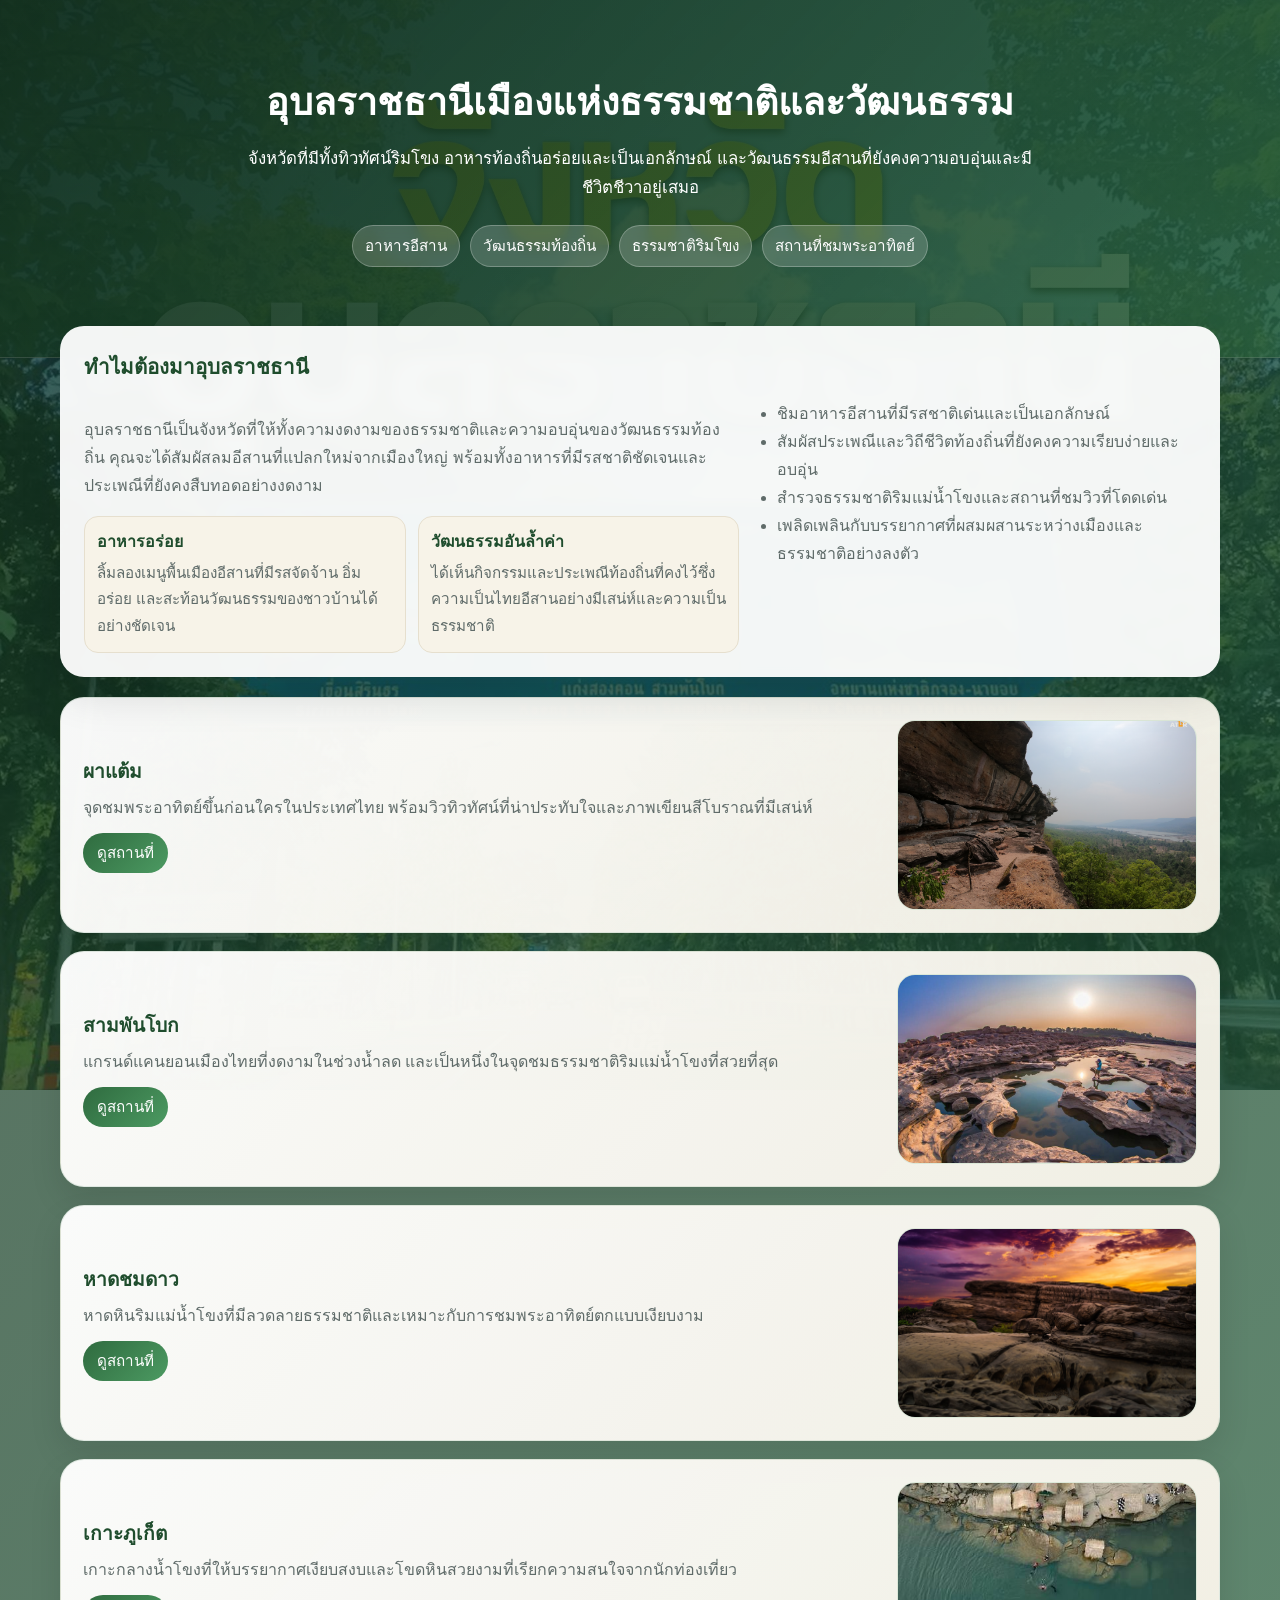
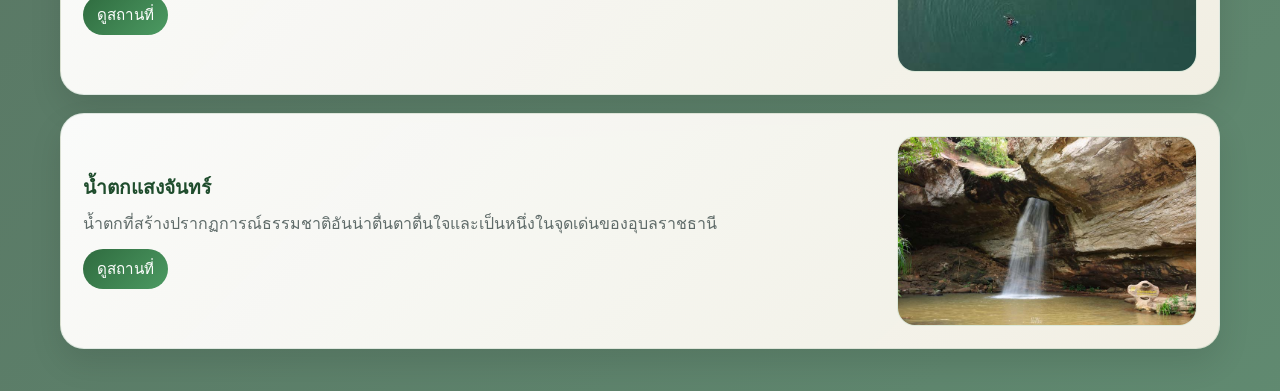
==== index.html @ fa187d97 "Update_01" ====
<!DOCTYPE html>
<html lang="th">
  <head>
    <meta charset="UTF-8" />
    <meta name="viewport" content="width=device-width, initial-scale=1.0" />
    <title>Ubon Ratchathani Travel Guide</title>
    <style>
      :root {
        --green: #2f6b3f;
        --green-dark: #1f4d2d;
        --cream: #f7f3e8;
        --text: #223;
        --muted: #5f6b69;
      }

      * {
        box-sizing: border-box;
      }

      body {
        font-family: Arial, Helvetica, sans-serif;
        margin: 0;
        color: var(--text);
        background:
          linear-gradient(135deg, rgba(18, 49, 29, 0.72), rgba(35, 92, 57, 0.72)),
          url('IMG/UBON.jpg') center/cover no-repeat fixed;
      }

      .hero {
        background: linear-gradient(135deg, rgba(16, 45, 28, 0.82), rgba(47, 107, 63, 0.55));
        color: white;
        padding: 72px 20px 90px;
        text-align: center;
        position: relative;
        border-bottom: 1px solid rgba(255,255,255,0.15);
      }

      .hero h1 {
        margin: 0 0 12px;
        font-size: 2.35rem;
      }

      .hero p {
        margin: 0 auto 22px;
        max-width: 800px;
        line-height: 1.75;
        font-size: 1.05rem;
      }

      .chip-row {
        display: flex;
        justify-content: center;
        flex-wrap: wrap;
        gap: 10px;
        margin-top: 16px;
      }

      .chip {
        background: rgba(255, 255, 255, 0.18);
        border: 1px solid rgba(255, 255, 255, 0.25);
        padding: 8px 12px;
        border-radius: 999px;
        font-size: 0.95rem;
        backdrop-filter: blur(6px);
      }

      .container {
        max-width: 1200px;
        margin: -32px auto 0;
        padding: 0 20px 42px;
      }

      .intro-card {
        background: rgba(255, 255, 255, 0.95);
        border-radius: 24px;
        box-shadow: 0 18px 42px rgba(0, 0, 0, 0.12);
        padding: 24px;
        margin-bottom: 20px;
        backdrop-filter: blur(6px);
      }

      .intro-card h2 {
        margin-top: 0;
        font-size: 1.28rem;
        color: var(--green-dark);
      }

      .intro-grid {
        display: grid;
        grid-template-columns: 1.2fr 0.8fr;
        gap: 20px;
      }

      .intro-grid p,
      .intro-grid li {
        line-height: 1.75;
        color: var(--muted);
      }

      .intro-grid ul {
        padding-left: 18px;
        margin: 0;
      }

      .taste-grid {
        display: grid;
        grid-template-columns: repeat(2, minmax(0, 1fr));
        gap: 12px;
        margin-top: 14px;
      }

      .taste-item {
        background: var(--cream);
        border: 1px solid #e6dfce;
        border-radius: 14px;
        padding: 12px;
      }

      .taste-item h4 {
        margin: 0 0 6px;
        color: var(--green-dark);
      }

      .taste-item p {
        margin: 0;
        font-size: 0.95rem;
      }

      .feature-list {
        display: flex;
        flex-direction: column;
        gap: 18px;
      }

      .feature-card {
        display: flex;
        align-items: center;
        justify-content: space-between;
        gap: 24px;
        background: linear-gradient(135deg, rgba(255,255,255,0.97), rgba(247,243,232,0.96));
        border-radius: 24px;
        padding: 22px;
        box-shadow: 0 14px 32px rgba(0, 0, 0, 0.1);
        transition: transform 0.2s ease, box-shadow 0.2s ease;
        border: 1px solid rgba(47,107,63,0.12);
      }

      .feature-card:hover {
        transform: translateY(-2px);
        box-shadow: 0 16px 36px rgba(0, 0, 0, 0.14);
      }

      .feature-copy {
        flex: 1;
      }

      .feature-copy h3 {
        margin: 0 0 8px;
        color: var(--green-dark);
        font-size: 1.2rem;
      }

      .feature-copy p {
        margin: 0 0 12px;
        line-height: 1.7;
        color: var(--muted);
      }

      .feature-actions {
        display: flex;
        gap: 10px;
        flex-wrap: wrap;
      }

      .btn {
        display: inline-block;
        padding: 8px 14px;
        border-radius: 999px;
        background: linear-gradient(135deg, var(--green), #4c9a62);
        color: white;
        text-decoration: none;
        font-size: 0.95rem;
      }

      .btn:hover {
        background: var(--green-dark);
      }

      .feature-media {
        width: 300px;
        min-width: 300px;
        height: 190px;
        border-radius: 18px;
        overflow: hidden;
        border: 1px solid #dce8d8;
        box-shadow: inset 0 0 0 1px rgba(255,255,255,0.3);
        background: #eef4eb;
        flex-shrink: 0;
      }

      .feature-media img {
        width: 100%;
        height: 100%;
        object-fit: cover;
        display: block;
        object-position: center;
      }

      .detail-section {
        background: linear-gradient(135deg, rgba(255,255,255,0.97), rgba(247,243,232,0.95));
        border-radius: 22px;
        padding: 24px;
        margin-top: 14px;
        box-shadow: 0 10px 24px rgba(0, 0, 0, 0.08);
        border: 1px solid rgba(47,107,63,0.12);
      }

      .detail-section h3 {
        margin-top: 0;
        color: var(--green-dark);
      }

      .detail-section p {
        line-height: 1.7;
        color: var(--muted);
      }

      @media (max-width: 820px) {
        .intro-grid {
          grid-template-columns: 1fr;
        }

        .feature-card {
          flex-direction: column;
          align-items: flex-start;
        }

        .feature-media {
          width: 100%;
          min-width: 100%;
          height: 220px;
        }

        .taste-grid {
          grid-template-columns: 1fr;
        }
      }
    </style>
  </head>
  <body>
    <section class="hero">
      <h1>อุบลราชธานีเมืองแห่งธรรมชาติและวัฒนธรรม</h1>
      <p>จังหวัดที่มีทั้งทิวทัศน์ริมโขง อาหารท้องถิ่นอร่อยและเป็นเอกลักษณ์ และวัฒนธรรมอีสานที่ยังคงความอบอุ่นและมีชีวิตชีวาอยู่เสมอ</p>
      <div class="chip-row">
        <span class="chip">อาหารอีสาน</span>
        <span class="chip">วัฒนธรรมท้องถิ่น</span>
        <span class="chip">ธรรมชาติริมโขง</span>
        <span class="chip">สถานที่ชมพระอาทิตย์</span>
      </div>
    </section>

    <main class="container">
      <section class="intro-card">
        <h2>ทำไมต้องมาอุบลราชธานี</h2>
        <div class="intro-grid">
          <div>
            <p>อุบลราชธานีเป็นจังหวัดที่ให้ทั้งความงดงามของธรรมชาติและความอบอุ่นของวัฒนธรรมท้องถิ่น คุณจะได้สัมผัสลมอีสานที่แปลกใหม่จากเมืองใหญ่ พร้อมทั้งอาหารที่มีรสชาติชัดเจนและประเพณีที่ยังคงสืบทอดอย่างงดงาม</p>
            <div class="taste-grid">
              <div class="taste-item">
                <h4>อาหารอร่อย</h4>
                <p>ลิ้มลองเมนูพื้นเมืองอีสานที่มีรสจัดจ้าน อิ่มอร่อย และสะท้อนวัฒนธรรมของชาวบ้านได้อย่างชัดเจน</p>
              </div>
              <div class="taste-item">
                <h4>วัฒนธรรมอันล้ำค่า</h4>
                <p>ได้เห็นกิจกรรมและประเพณีท้องถิ่นที่คงไว้ซึ่งความเป็นไทยอีสานอย่างมีเสน่ห์และความเป็นธรรมชาติ</p>
              </div>
            </div>
          </div>
          <div>
            <ul>
              <li>ชิมอาหารอีสานที่มีรสชาติเด่นและเป็นเอกลักษณ์</li>
              <li>สัมผัสประเพณีและวิถีชีวิตท้องถิ่นที่ยังคงความเรียบง่ายและอบอุ่น</li>
              <li>สำรวจธรรมชาติริมแม่น้ำโขงและสถานที่ชมวิวที่โดดเด่น</li>
              <li>เพลิดเพลินกับบรรยากาศที่ผสมผสานระหว่างเมืองและธรรมชาติอย่างลงตัว</li>
            </ul>
          </div>
        </div>
      </section>

      <section class="feature-list">
        <article class="feature-card">
          <div class="feature-copy">
            <h3>ผาแต้ม</h3>
            <p>จุดชมพระอาทิตย์ขึ้นก่อนใครในประเทศไทย พร้อมวิวทิวทัศน์ที่น่าประทับใจและภาพเขียนสีโบราณที่มีเสน่ห์</p>
            <div class="feature-actions">
              <a class="btn" href="#pah-taem">ดูสถานที่</a>
            </div>
          </div>
          <div class="feature-media">
            <img src="IMG/phatam.png" alt="ผาแต้ม" />
          </div>
        </article>

        <article class="feature-card">
          <div class="feature-copy">
            <h3>สามพันโบก</h3>
            <p>แกรนด์แคนยอนเมืองไทยที่งดงามในช่วงน้ำลด และเป็นหนึ่งในจุดชมธรรมชาติริมแม่น้ำโขงที่สวยที่สุด</p>
            <div class="feature-actions">
              <a class="btn" href="#sam-phan-bok">ดูสถานที่</a>
            </div>
          </div>
          <div class="feature-media">
            <img src="IMG/ThreeBOg.jpg" alt="สามพันโบก" />
          </div>
        </article>

        <article class="feature-card">
          <div class="feature-copy">
            <h3>หาดชมดาว</h3>
            <p>หาดหินริมแม่น้ำโขงที่มีลวดลายธรรมชาติและเหมาะกับการชมพระอาทิตย์ตกแบบเงียบงาม</p>
            <div class="feature-actions">
              <a class="btn" href="#hat-chom-dao">ดูสถานที่</a>
            </div>
          </div>
          <div class="feature-media">
            <img src="IMG/hatchostar.jpeg" alt="หาดชมดาว" />
          </div>
        </article>

        <article class="feature-card">
          <div class="feature-copy">
            <h3>เกาะภูเก็ต</h3>
            <p>เกาะกลางน้ำโขงที่ให้บรรยากาศเงียบสงบและโขดหินสวยงามที่เรียกความสนใจจากนักท่องเที่ยว</p>
            <div class="feature-actions">
              <a class="btn" href="#ko-phuket">ดูสถานที่</a>
            </div>
          </div>
          <div class="feature-media">
            <img src="IMG/kophute.jpg" alt="เกาะภูเก็ต" />
          </div>
        </article>

        <article class="feature-card">
          <div class="feature-copy">
            <h3>น้ำตกแสงจันทร์</h3>
            <p>น้ำตกที่สร้างปรากฏการณ์ธรรมชาติอันน่าตื่นตาตื่นใจและเป็นหนึ่งในจุดเด่นของอุบลราชธานี</p>
            <div class="feature-actions">
              <a class="btn" href="#nam-tok-saeng-chan">ดูสถานที่</a>
            </div>
          </div>
          <div class="feature-media">
            <img src="IMG/moonwaterfall.jpg" alt="น้ำตกแสงจันทร์" />
          </div>
        </article>
      </section>
    </main>
  </body>
</html>
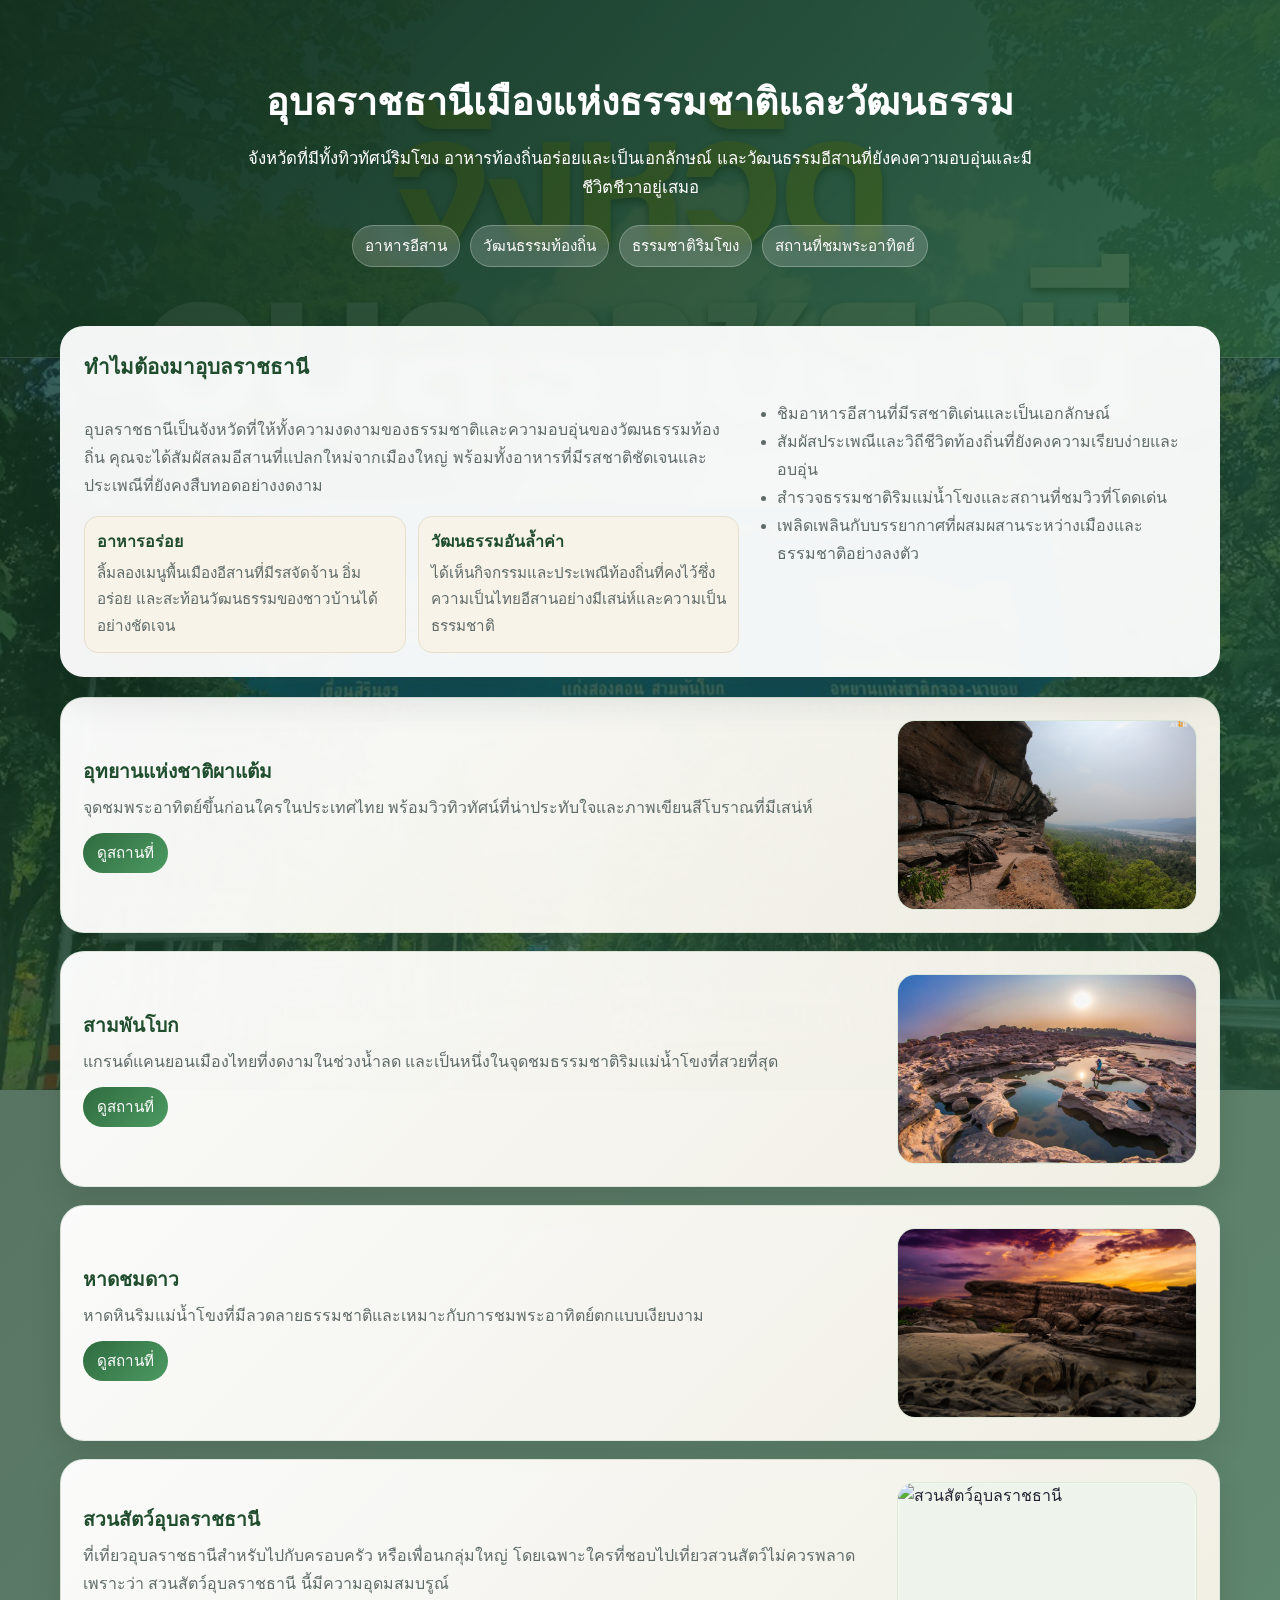
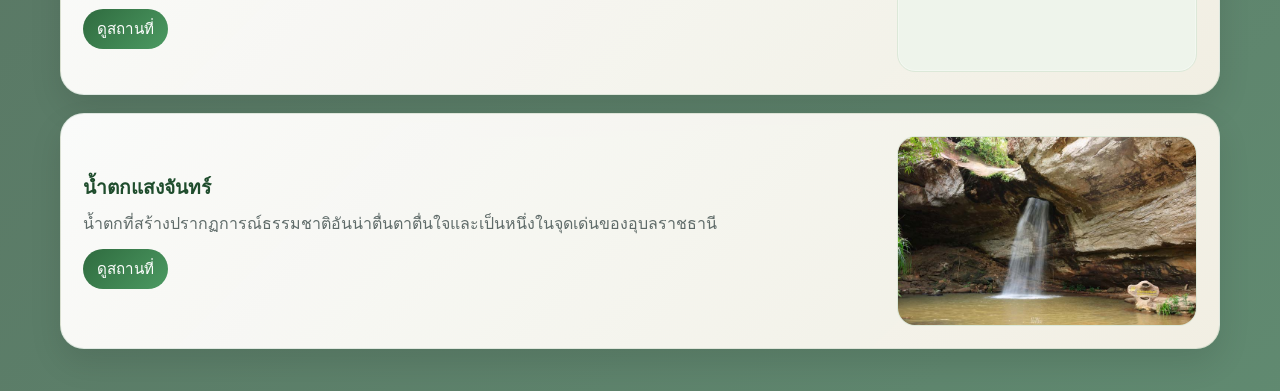
==== commit 310d6b1a: "change" ====
--- a/index.html
+++ b/index.html
@@ -290,7 +290,7 @@
       <section class="feature-list">
         <article class="feature-card">
           <div class="feature-copy">
-            <h3>ผาแต้ม</h3>
+            <h3>อุทยานแห่งชาติผาแต้ม</h3>
             <p>จุดชมพระอาทิตย์ขึ้นก่อนใครในประเทศไทย พร้อมวิวทิวทัศน์ที่น่าประทับใจและภาพเขียนสีโบราณที่มีเสน่ห์</p>
             <div class="feature-actions">
               <a class="btn" href="#pah-taem">ดูสถานที่</a>
@@ -329,14 +329,14 @@
 
         <article class="feature-card">
           <div class="feature-copy">
-            <h3>เกาะภูเก็ต</h3>
-            <p>เกาะกลางน้ำโขงที่ให้บรรยากาศเงียบสงบและโขดหินสวยงามที่เรียกความสนใจจากนักท่องเที่ยว</p>
-            <div class="feature-actions">
-              <a class="btn" href="#ko-phuket">ดูสถานที่</a>
-            </div>
-          </div>
-          <div class="feature-media">
-            <img src="IMG/kophute.jpg" alt="เกาะภูเก็ต" />
+            <h3>สวนสัตว์อุบลราชธานี</h3>
+            <p>ที่เที่ยวอุบลราชธานีสำหรับไปกับครอบครัว หรือเพื่อนกลุ่มใหญ่ โดยเฉพาะใครที่ชอบไปเที่ยวสวนสัตว์ไม่ควรพลาด เพราะว่า สวนสัตว์อุบลราชธานี นี้มีความอุดมสมบรูณ์ </p>
+            <div class="feature-actions">
+              <a class="btn" href="#san-sat-wan">ดูสถานที่</a>
+            </div>
+          </div>
+          <div class="feature-media">
+            <img src="IMG/Ubon zoo.png" alt="สวนสัตว์อุบลราชธานี" />
           </div>
         </article>
 
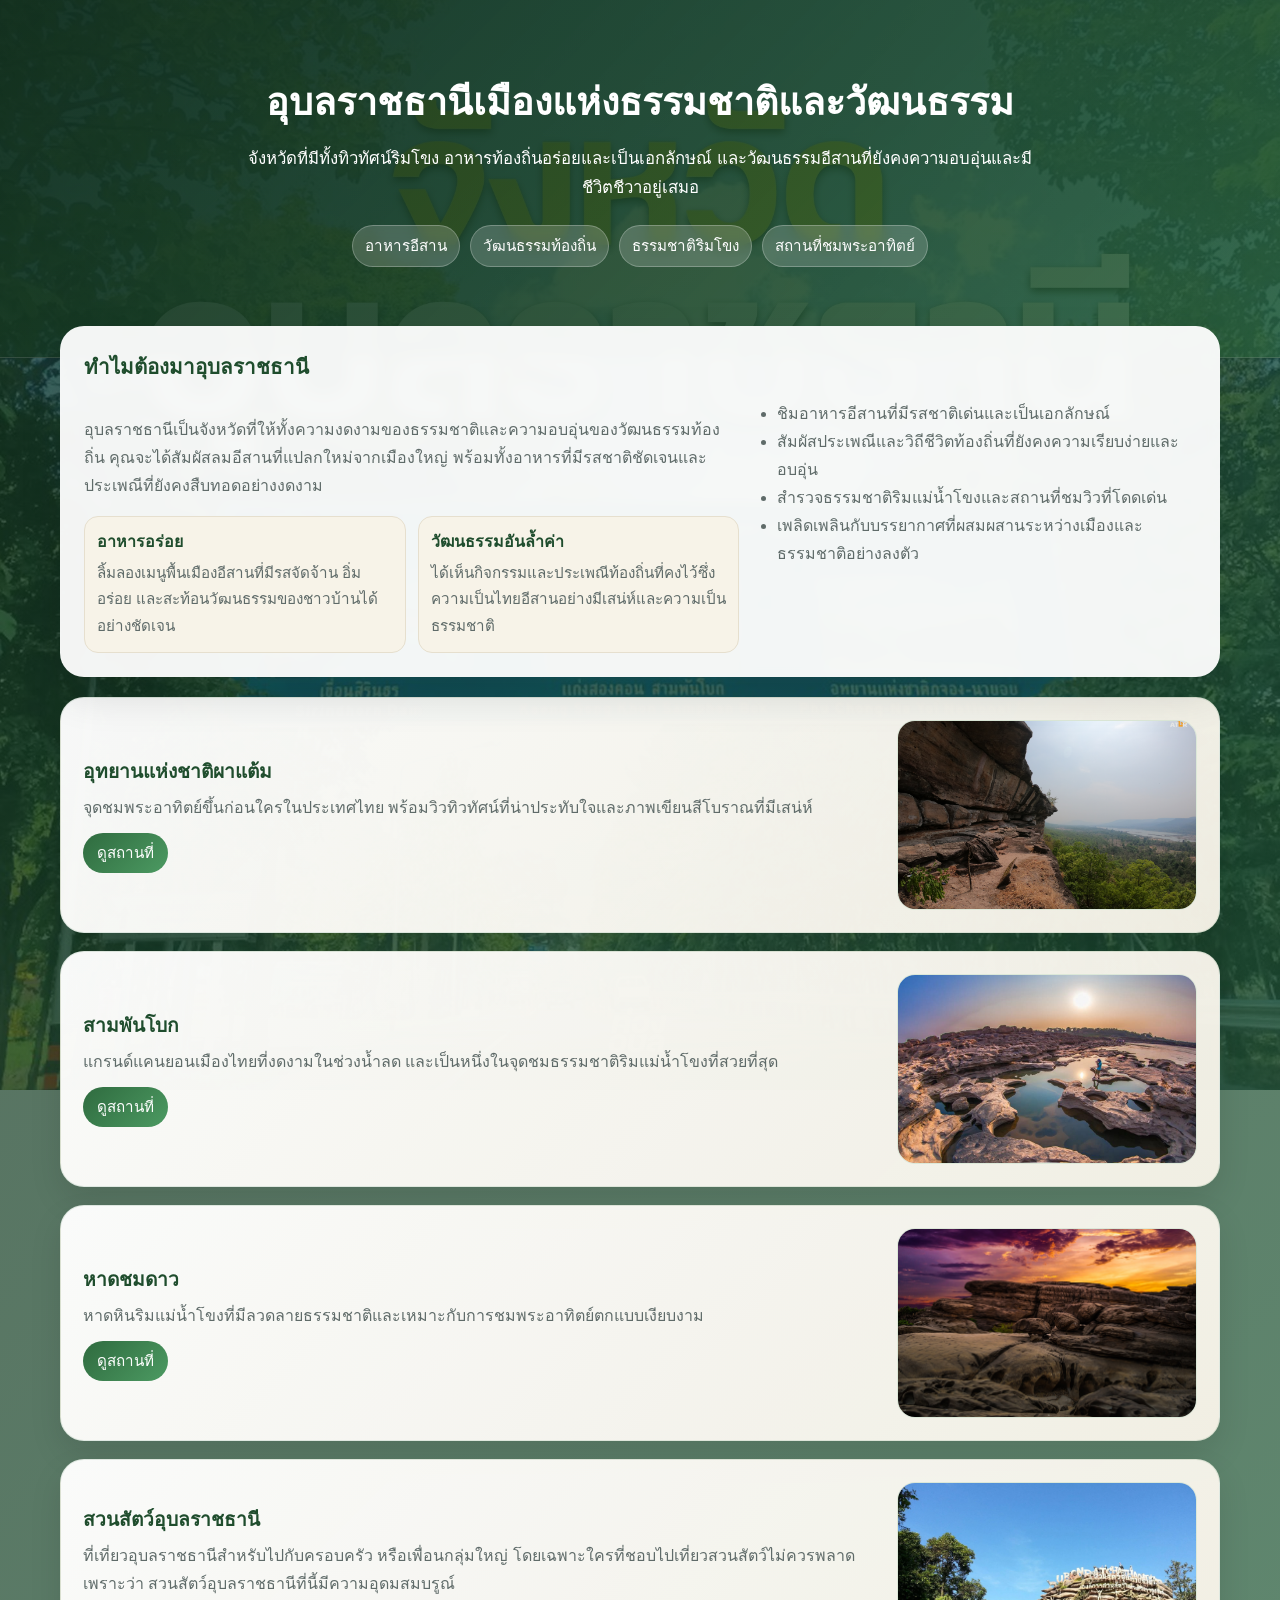
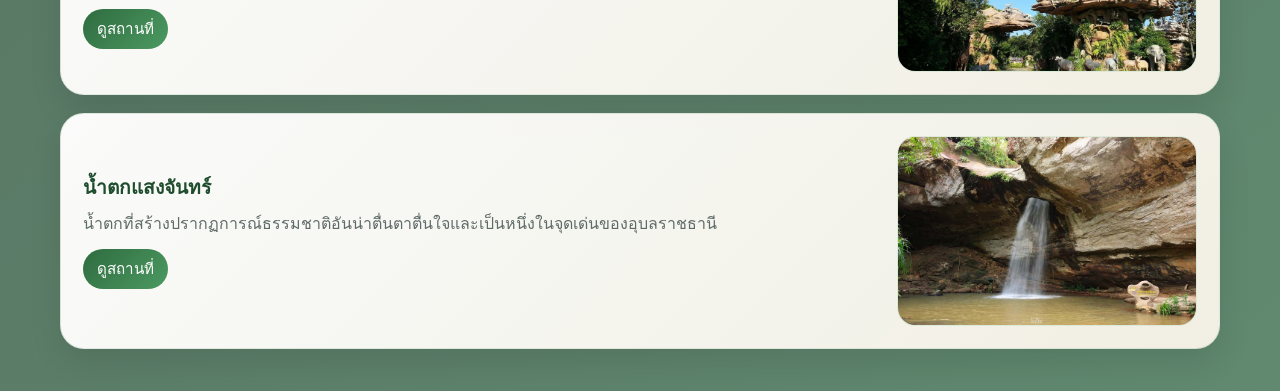
==== commit 403c0789: "Update index.html" ====
--- a/index.html
+++ b/index.html
@@ -330,7 +330,7 @@
         <article class="feature-card">
           <div class="feature-copy">
             <h3>สวนสัตว์อุบลราชธานี</h3>
-            <p>ที่เที่ยวอุบลราชธานีสำหรับไปกับครอบครัว หรือเพื่อนกลุ่มใหญ่ โดยเฉพาะใครที่ชอบไปเที่ยวสวนสัตว์ไม่ควรพลาด เพราะว่า สวนสัตว์อุบลราชธานี นี้มีความอุดมสมบรูณ์ </p>
+            <p>ที่เที่ยวอุบลราชธานีสำหรับไปกับครอบครัว หรือเพื่อนกลุ่มใหญ่ โดยเฉพาะใครที่ชอบไปเที่ยวสวนสัตว์ไม่ควรพลาด เพราะว่า สวนสัตว์อุบลราชธานีที่นี้มีความอุดมสมบรูณ์ </p>
             <div class="feature-actions">
               <a class="btn" href="#san-sat-wan">ดูสถานที่</a>
             </div>
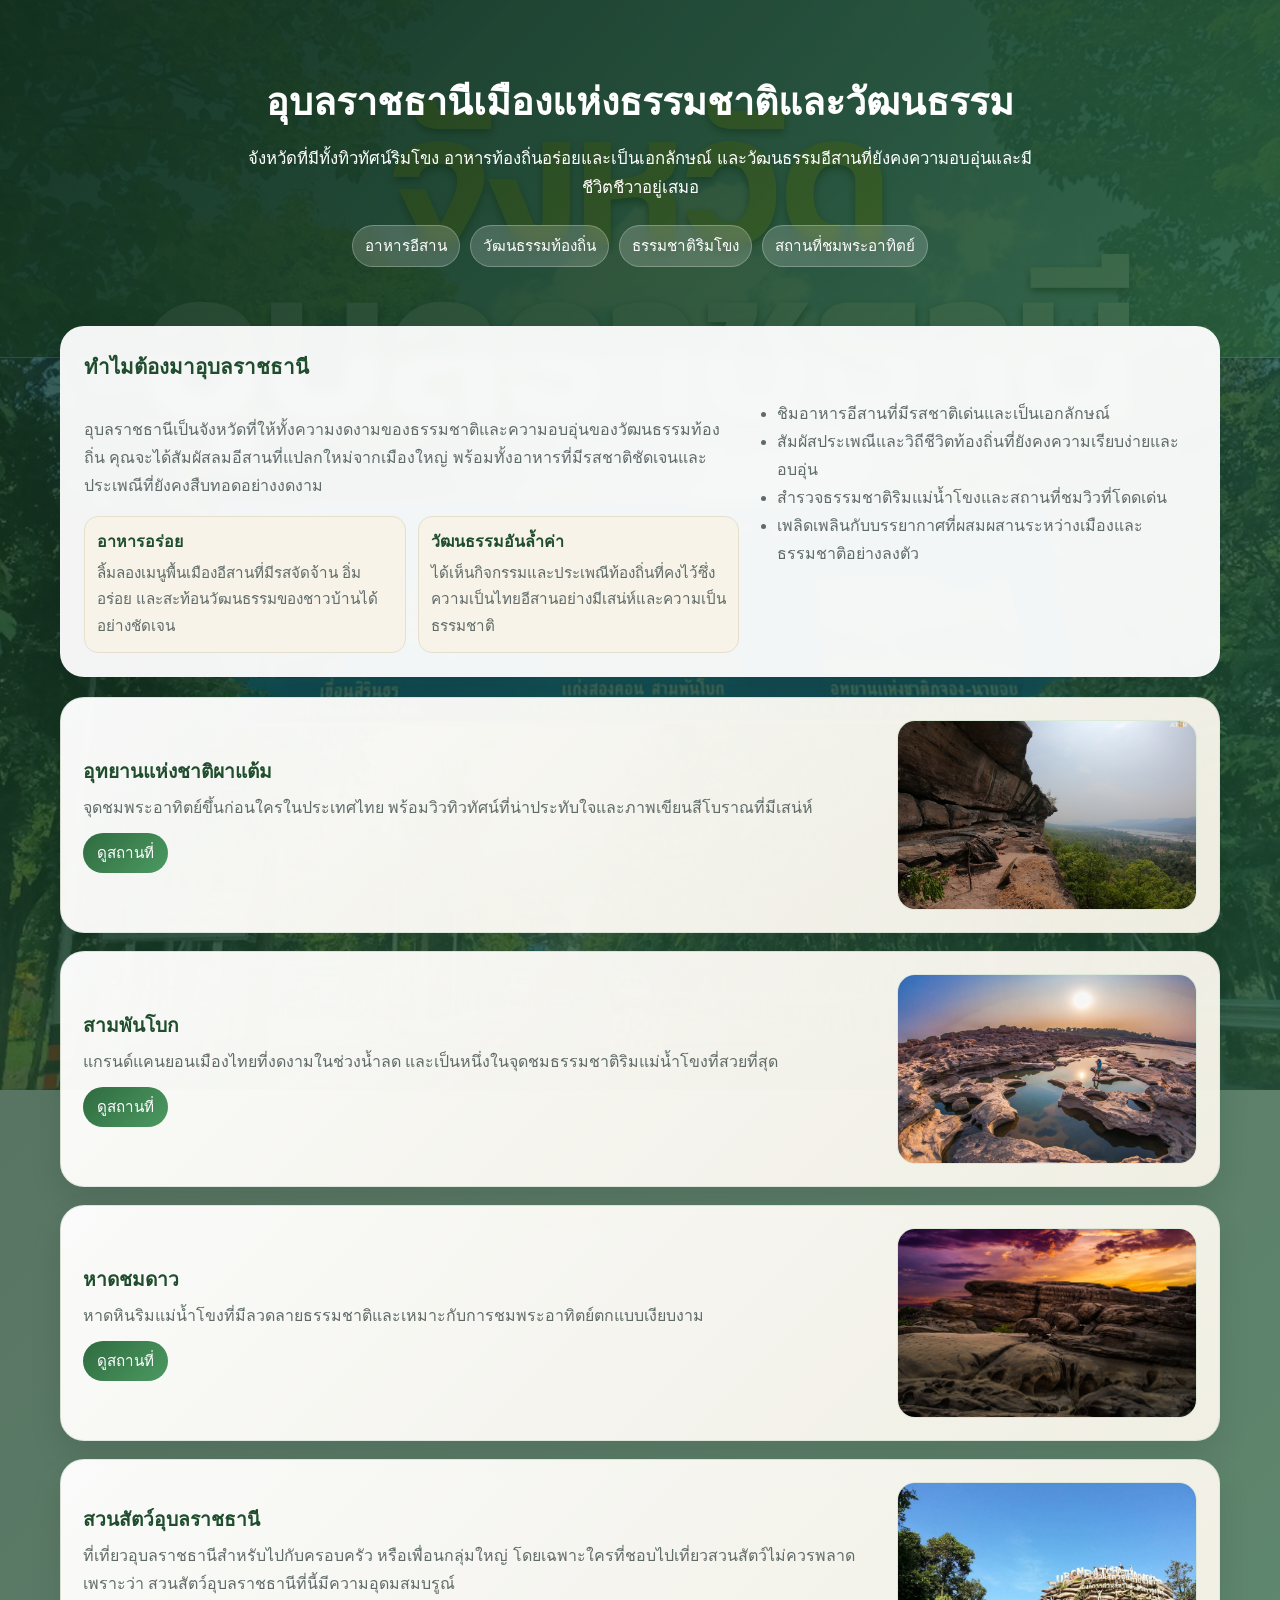
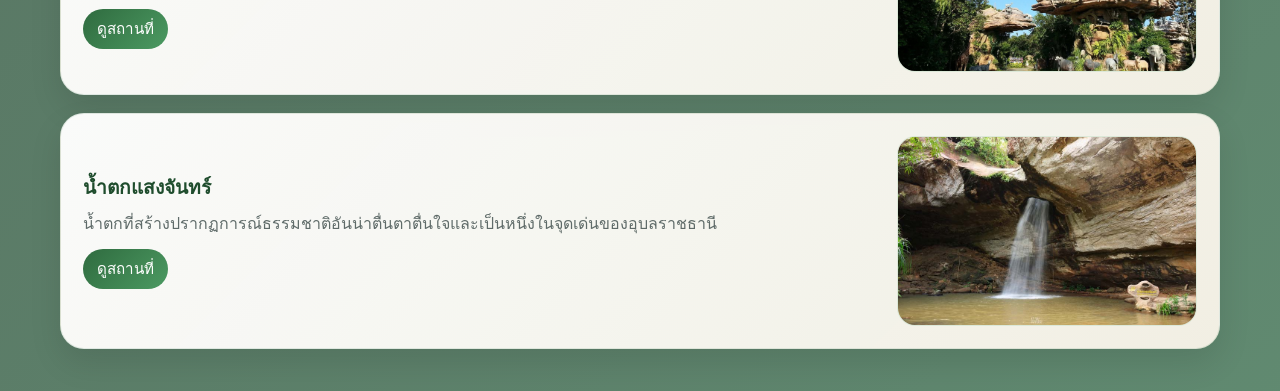
==== commit eda524de: "feat: enhance Ubon travel guide interactions" ====
--- a/index.html
+++ b/index.html
@@ -143,6 +143,30 @@
         box-shadow: 0 14px 32px rgba(0, 0, 0, 0.1);
         transition: transform 0.2s ease, box-shadow 0.2s ease;
         border: 1px solid rgba(47,107,63,0.12);
+        animation: card-reveal 0.7s ease both;
+      }
+
+      .feature-card:nth-child(2) { animation-delay: 0.08s; }
+      .feature-card:nth-child(3) { animation-delay: 0.16s; }
+      .feature-card:nth-child(4) { animation-delay: 0.24s; }
+      .feature-card:nth-child(5) { animation-delay: 0.32s; }
+
+      .feature-media img {
+        transition: transform 0.5s ease, filter 0.5s ease;
+      }
+
+      .feature-card:hover .feature-media img {
+        transform: scale(1.06);
+        filter: saturate(1.12);
+      }
+
+      @keyframes card-reveal {
+        from { opacity: 0; transform: translateY(18px); }
+        to { opacity: 1; transform: translateY(0); }
+      }
+
+      @media (prefers-reduced-motion: reduce) {
+        .feature-card, .feature-media img { animation: none; transition: none; }
       }
 
       .feature-card:hover {
@@ -244,6 +268,57 @@
         .taste-grid {
           grid-template-columns: 1fr;
         }
+      }
+      /* Interactive hover layer: ทำให้ส่วนต่างๆ ตอบสนองเมื่อเลื่อนเมาส์ */
+      .chip,
+      .intro-card,
+      .taste-item,
+      .feature-media,
+      .btn {
+        transition: transform 0.3s ease, box-shadow 0.3s ease, background 0.3s ease, border-color 0.3s ease, filter 0.3s ease;
+      }
+
+      .chip:hover {
+        transform: translateY(-4px) scale(1.04);
+        background: rgba(255, 255, 255, 0.32);
+        border-color: rgba(255, 255, 255, 0.7);
+      }
+
+      .intro-card:hover {
+        transform: translateY(-6px);
+        box-shadow: 0 24px 52px rgba(0, 0, 0, 0.17);
+      }
+
+      .taste-item:hover {
+        transform: translateY(-5px);
+        background: #fffaf0;
+        border-color: #d4c399;
+      }
+
+      .feature-card:hover {
+        transform: translateY(-7px) rotateX(1deg);
+        box-shadow: 0 22px 44px rgba(0, 0, 0, 0.17);
+        border-color: rgba(47, 107, 63, 0.32);
+      }
+
+      .feature-card:hover .feature-media {
+        box-shadow: 0 10px 24px rgba(20, 89, 76, 0.2);
+      }
+
+      .feature-card:hover .feature-media img {
+        transform: scale(1.08);
+        filter: saturate(1.12);
+        transition: transform 0.6s ease, filter 0.6s ease;
+      }
+
+      .btn:hover {
+        transform: translateY(-3px);
+        box-shadow: 0 8px 18px rgba(31, 77, 45, 0.28);
+        filter: brightness(1.08);
+      }
+
+      @media (prefers-reduced-motion: reduce) {
+        .chip, .intro-card, .taste-item, .feature-card, .feature-media, .feature-media img, .btn { animation: none; transition: none; }
       }
     </style>
   </head>
@@ -293,7 +368,7 @@
             <h3>อุทยานแห่งชาติผาแต้ม</h3>
             <p>จุดชมพระอาทิตย์ขึ้นก่อนใครในประเทศไทย พร้อมวิวทิวทัศน์ที่น่าประทับใจและภาพเขียนสีโบราณที่มีเสน่ห์</p>
             <div class="feature-actions">
-              <a class="btn" href="#pah-taem">ดูสถานที่</a>
+              <a class="btn" href=".root/phatam.html">ดูสถานที่</a>
             </div>
           </div>
           <div class="feature-media">
@@ -306,7 +381,7 @@
             <h3>สามพันโบก</h3>
             <p>แกรนด์แคนยอนเมืองไทยที่งดงามในช่วงน้ำลด และเป็นหนึ่งในจุดชมธรรมชาติริมแม่น้ำโขงที่สวยที่สุด</p>
             <div class="feature-actions">
-              <a class="btn" href="#sam-phan-bok">ดูสถานที่</a>
+              <a class="btn" href=".root/threebo.html">ดูสถานที่</a>
             </div>
           </div>
           <div class="feature-media">
@@ -319,7 +394,7 @@
             <h3>หาดชมดาว</h3>
             <p>หาดหินริมแม่น้ำโขงที่มีลวดลายธรรมชาติและเหมาะกับการชมพระอาทิตย์ตกแบบเงียบงาม</p>
             <div class="feature-actions">
-              <a class="btn" href="#hat-chom-dao">ดูสถานที่</a>
+              <a class="btn" href=".root/hatstar.html">ดูสถานที่</a>
             </div>
           </div>
           <div class="feature-media">
@@ -332,7 +407,7 @@
             <h3>สวนสัตว์อุบลราชธานี</h3>
             <p>ที่เที่ยวอุบลราชธานีสำหรับไปกับครอบครัว หรือเพื่อนกลุ่มใหญ่ โดยเฉพาะใครที่ชอบไปเที่ยวสวนสัตว์ไม่ควรพลาด เพราะว่า สวนสัตว์อุบลราชธานีที่นี้มีความอุดมสมบรูณ์ </p>
             <div class="feature-actions">
-              <a class="btn" href="#san-sat-wan">ดูสถานที่</a>
+              <a class="btn" href=".root/Ubonzoo.html">ดูสถานที่</a>
             </div>
           </div>
           <div class="feature-media">
@@ -345,7 +420,7 @@
             <h3>น้ำตกแสงจันทร์</h3>
             <p>น้ำตกที่สร้างปรากฏการณ์ธรรมชาติอันน่าตื่นตาตื่นใจและเป็นหนึ่งในจุดเด่นของอุบลราชธานี</p>
             <div class="feature-actions">
-              <a class="btn" href="#nam-tok-saeng-chan">ดูสถานที่</a>
+              <a class="btn" href=".root/moonwaterfall.html">ดูสถานที่</a>
             </div>
           </div>
           <div class="feature-media">
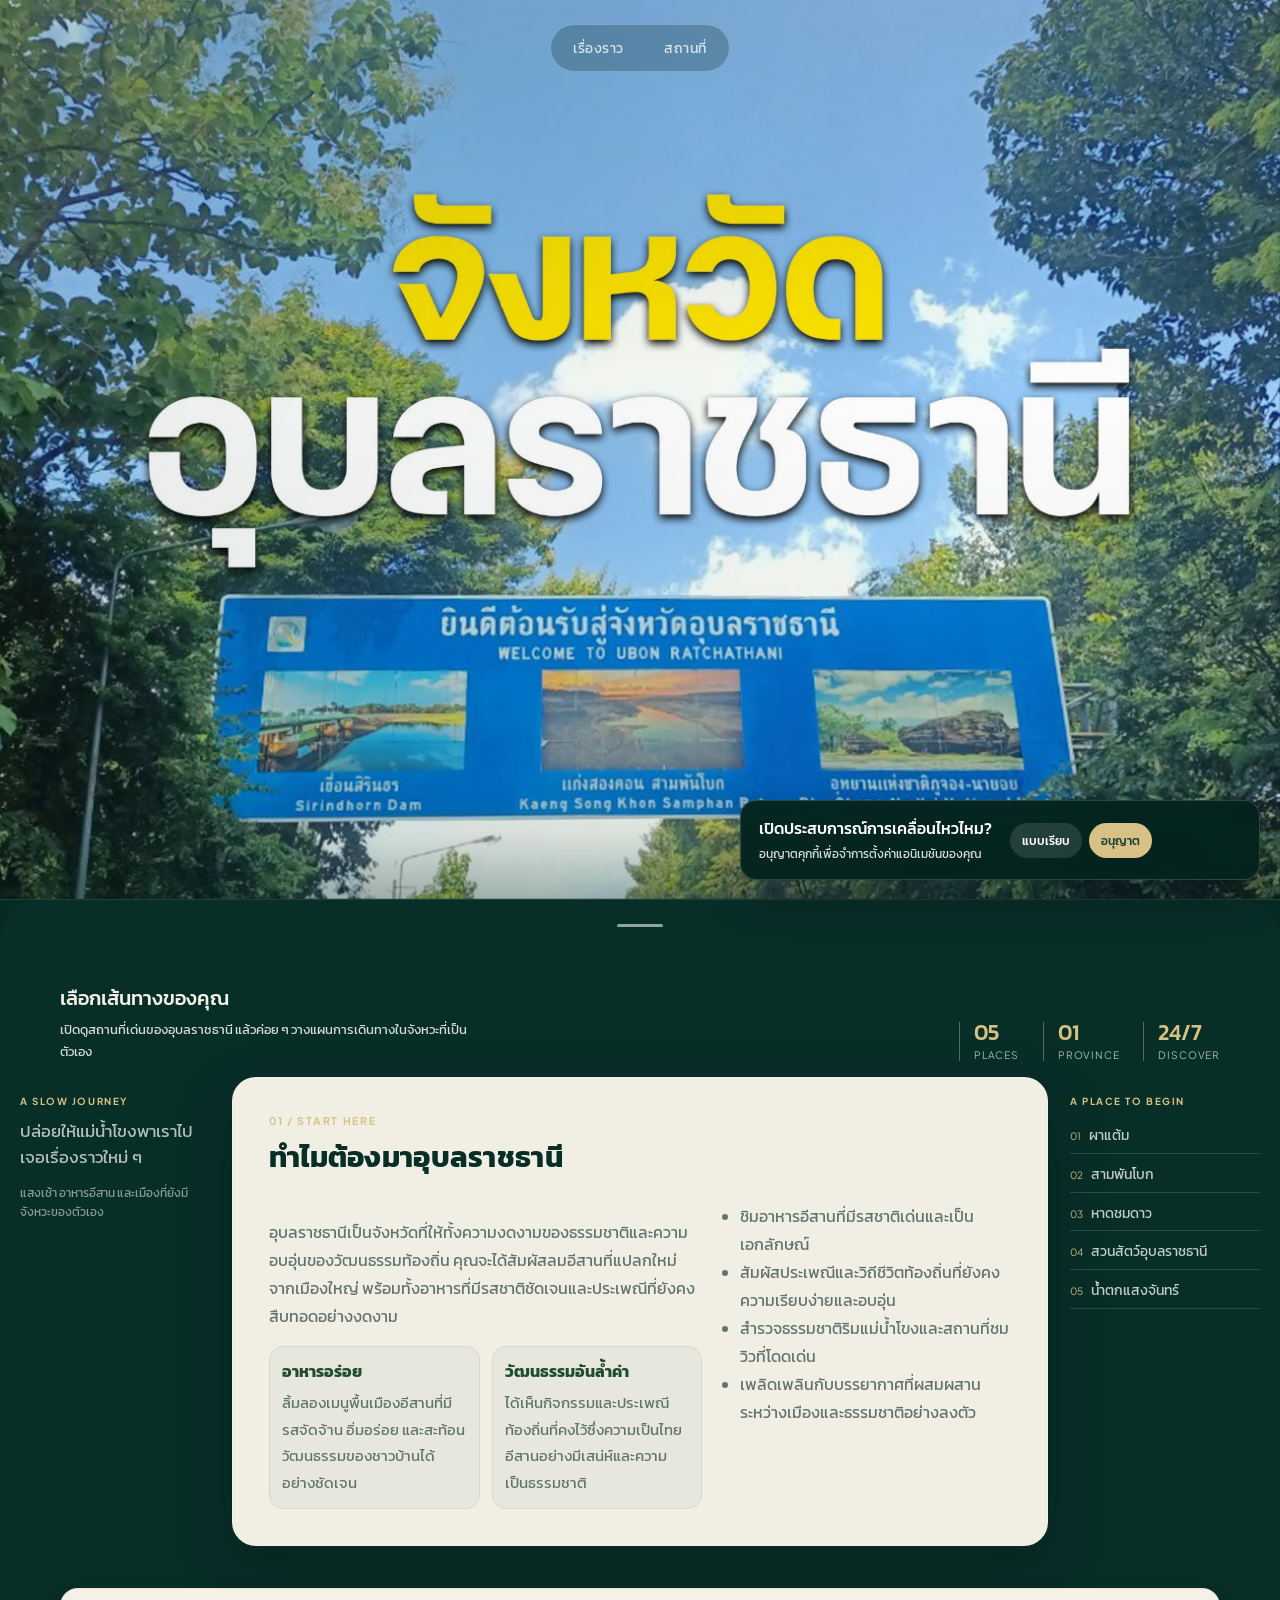
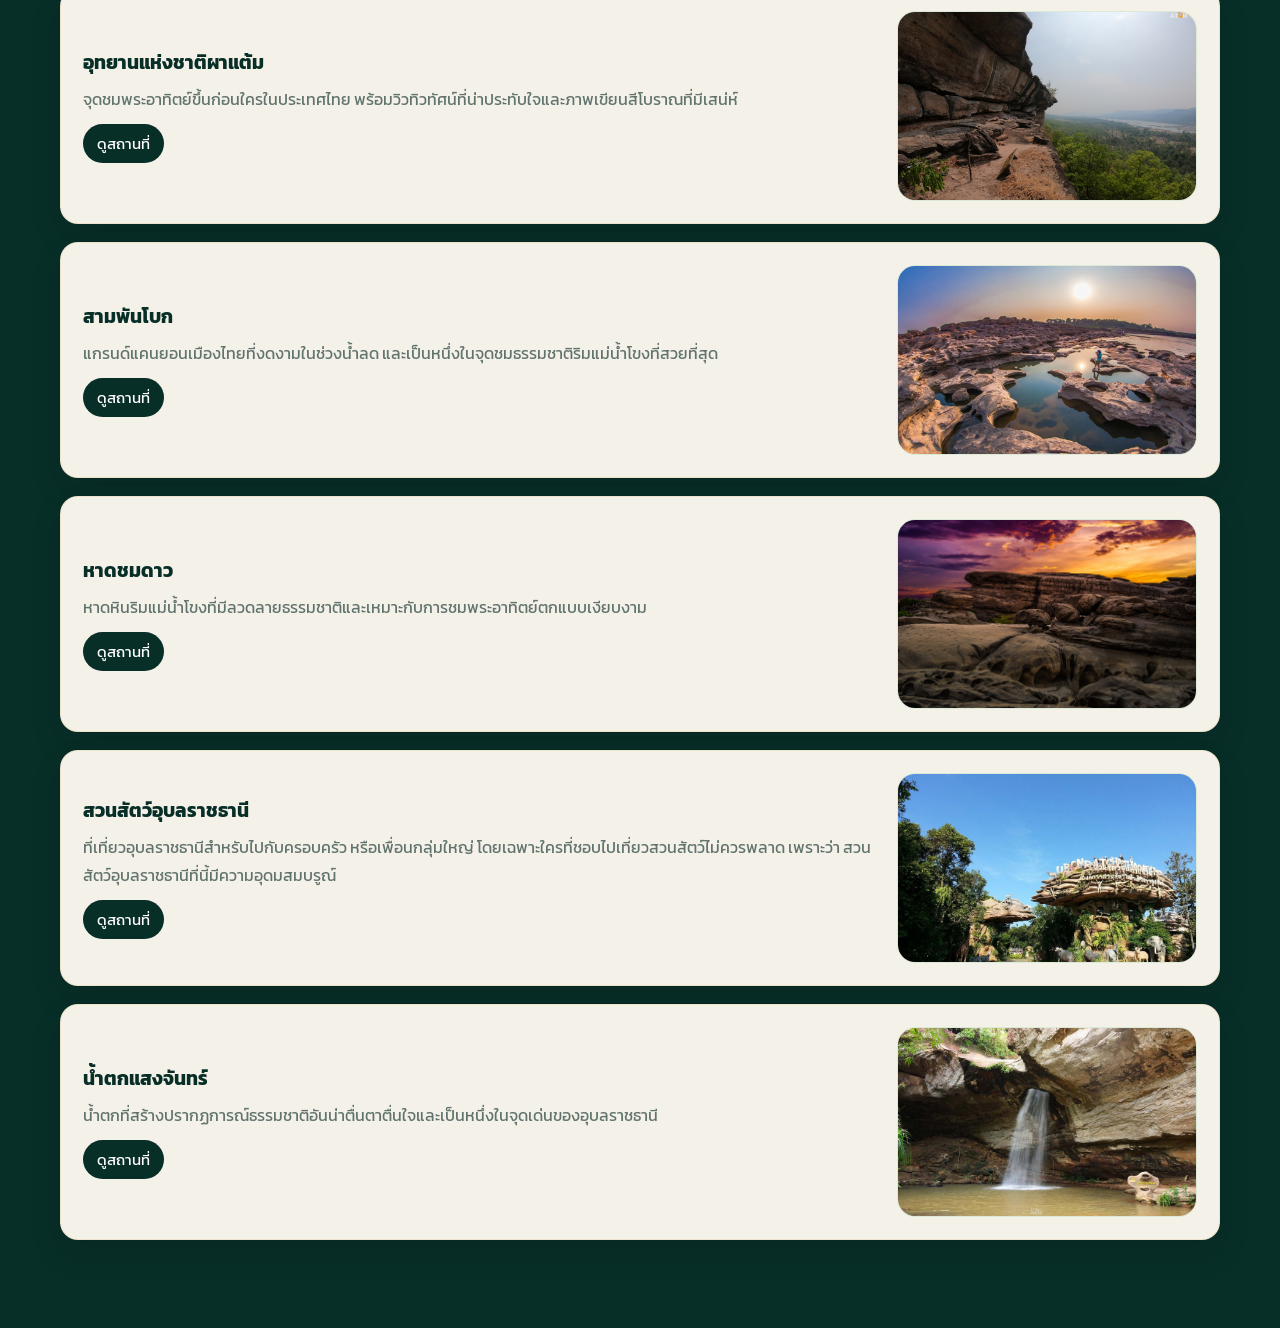
==== commit 2af0ec81: "Improve Ubon travel guide experience" ====
--- a/index.html
+++ b/index.html
@@ -5,6 +5,8 @@
     <meta name="viewport" content="width=device-width, initial-scale=1.0" />
     <title>Ubon Ratchathani Travel Guide</title>
     <style>
+      @import url('https://fonts.googleapis.com/css2?family=Kanit:wght@400;500;600;700&family=Plus+Jakarta+Sans:wght@400;500;600;700&display=swap');
+
       :root {
         --green: #2f6b3f;
         --green-dark: #1f4d2d;
@@ -16,6 +18,8 @@
       * {
         box-sizing: border-box;
       }
+
+      html { scroll-behavior: smooth; }
 
       body {
         font-family: Arial, Helvetica, sans-serif;
@@ -320,55 +324,543 @@
       @media (prefers-reduced-motion: reduce) {
         .chip, .intro-card, .taste-item, .feature-card, .feature-media, .feature-media img, .btn { animation: none; transition: none; }
       }
+
+      :root {
+        --ink: #162d2b;
+        --soft-ink: #58706b;
+        --yellow: #ffd34e;
+        --paper: #f5f1e7;
+        --forest: #123f38;
+      }
+
+      body {
+        font-family: 'Plus Jakarta Sans', 'Kanit', sans-serif;
+        color: var(--ink);
+        background: var(--forest);
+      }
+
+      .hero {
+        min-height: 100svh;
+        height: 100svh;
+        display: flex;
+        align-items: center;
+        justify-content: center;
+        position: sticky;
+        top: 0;
+        z-index: 0;
+        padding: 0;
+        overflow: hidden;
+        isolation: isolate;
+        background: var(--forest);
+      }
+
+      .hero-topbar {
+        position: absolute;
+        top: 0;
+        left: 0;
+        right: 0;
+        z-index: 2;
+        display: flex;
+        align-items: center;
+        justify-content: space-between;
+        padding: 24px max(24px, calc((100% - 1160px) / 2));
+        color: rgba(255, 255, 255, .92);
+      }
+
+      .hero-brand {
+        display: inline-flex;
+        align-items: center;
+        gap: 10px;
+        font-family: 'Kanit', sans-serif;
+        font-size: 1.05rem;
+        font-weight: 500;
+        letter-spacing: .04em;
+      }
+
+      .hero-brand::before {
+        content: '';
+        width: 9px;
+        height: 9px;
+        border: 2px solid var(--yellow);
+        border-radius: 50%;
+      }
+
+      .hero-count {
+        display: inline-flex;
+        align-items: center;
+        gap: 10px;
+        color: rgba(255, 255, 255, .7);
+        font-size: .68rem;
+        letter-spacing: .18em;
+      }
+
+      .hero-count::before {
+        content: '';
+        width: 42px;
+        height: 1px;
+        background: rgba(255, 255, 255, .55);
+      }
+
+      .hero-image {
+        position: absolute;
+        inset: 0;
+        z-index: -2;
+        background:
+          linear-gradient(180deg, rgba(0, 0, 0, .2), rgba(0, 0, 0, .04) 38%, rgba(0, 0, 0, .62)),
+          url('IMG/UBON.jpg') center 25%/cover no-repeat;
+        opacity: calc(1 - (var(--drawer-progress, 0) * .58));
+        transform: translateY(calc(var(--drawer-progress, 0) * -2%)) scale(calc(1 + (var(--drawer-progress, 0) * .025)));
+        transform-origin: center center;
+        will-change: opacity, transform;
+      }
+
+      html[data-motion="minimal"] .hero-image {
+        opacity: calc(1 - (var(--drawer-progress, 0) * .3));
+        transform: translateY(calc(var(--drawer-progress, 0) * -1%));
+      }
+      html[data-motion="minimal"] .hero-side { animation: none; }
+
+      .hero::before {
+        content: '';
+        position: absolute;
+        inset: 0;
+        z-index: -1;
+        background: linear-gradient(110deg, rgba(0, 0, 0, .22), transparent 62%);
+      }
+
+      .hero h1 {
+        display: flex;
+        flex-direction: column;
+        align-items: center;
+        gap: 3px;
+        margin-bottom: 24px;
+        font-family: 'Kanit', sans-serif;
+        font-size: clamp(3.8rem, 13vw, 9.4rem);
+        font-weight: 600;
+        line-height: .9;
+        letter-spacing: -.035em;
+        text-shadow: 0 10px 34px rgba(0, 0, 0, .28);
+      }
+
+      .hero h1::after { display: none; }
+      .hero h1 strong { color: var(--yellow); font-weight: 600; }
+      .hero-kicker {
+        color: rgba(255, 255, 255, .82);
+        font-family: 'Plus Jakarta Sans', sans-serif;
+        font-size: clamp(.62rem, 1.2vw, .82rem);
+        font-weight: 600;
+        letter-spacing: .25em;
+        line-height: 1.2;
+      }
+      .hero-title-sub {
+        color: rgba(255, 255, 255, .94);
+        font-size: clamp(1.08rem, 2.2vw, 1.65rem);
+        font-weight: 400;
+        letter-spacing: .08em;
+      }
+
+      .hero p {
+        max-width: 620px;
+        margin-bottom: 28px;
+        color: rgba(255, 255, 255, .86);
+        font-size: 1rem;
+        line-height: 1.85;
+      }
+
+      .hero .chip-row { gap: 9px; margin-bottom: 10px; }
+      .chip {
+        padding: 8px 13px;
+        border-color: rgba(255, 255, 255, .3);
+        background: rgba(255, 255, 255, .13);
+        font-size: .82rem;
+      }
+      .chip:first-child { border-color: var(--yellow); color: var(--yellow); }
+
+      .container {
+        max-width: none;
+        margin: 0;
+        padding: 82px 20px 88px;
+        position: relative;
+        z-index: 1;
+        background: var(--forest);
+        border-radius: 40px 40px 0 0;
+        box-shadow: 0 -30px 70px rgba(2, 28, 22, .34);
+      }
+
+      .container::before {
+        content: '';
+        position: absolute;
+        top: 24px;
+        left: 50%;
+        width: 46px;
+        height: 3px;
+        border-radius: 999px;
+        background: rgba(255, 255, 255, .56);
+        transform: translateX(-50%);
+      }
+
+      .intro-card {
+        max-width: 1160px;
+        margin: 0 auto 20px;
+        padding: 36px;
+        border: 1px solid rgba(255, 255, 255, .14);
+        border-radius: 24px;
+        background: rgba(255, 253, 248, .98);
+        box-shadow: 0 18px 42px rgba(2, 28, 22, .16);
+      }
+      .intro-card h2, .feature-copy h3, .detail-section h3 { font-family: 'Kanit', sans-serif; }
+      .intro-card h2 { color: var(--forest); font-size: 1.8rem; letter-spacing: .01em; }
+      .intro-card h2::before {
+        content: '01 / START HERE';
+        display: block;
+        margin-bottom: 8px;
+        color: #4e9b7d;
+        font-family: 'Plus Jakarta Sans', sans-serif;
+        font-size: .66rem;
+        font-weight: 700;
+        letter-spacing: .16em;
+      }
+
+      .drawer-summary {
+        display: grid;
+        grid-template-columns: 1fr auto;
+        align-items: end;
+        gap: 20px;
+        max-width: 1160px;
+        margin: 0 auto 16px;
+        color: rgba(255, 255, 255, .84);
+      }
+
+      .drawer-layout {
+        display: grid;
+        grid-template-columns: minmax(150px, 190px) minmax(0, 1160px) minmax(150px, 190px);
+        align-items: start;
+        gap: 22px;
+        max-width: 1560px;
+        margin: 0 auto;
+      }
+
+      .drawer-layout .intro-card { width: 100%; }
+      .drawer-side {
+        padding-top: 18px;
+        color: rgba(255, 255, 255, .7);
+      }
+
+      .drawer-side-label {
+        display: block;
+        margin-bottom: 12px;
+        color: rgba(255, 255, 255, .5);
+        font-size: .61rem;
+        font-weight: 700;
+        letter-spacing: .16em;
+      }
+
+      .drawer-side p {
+        margin: 0;
+        font-family: 'Kanit', sans-serif;
+        font-size: 1.05rem;
+        line-height: 1.55;
+      }
+
+      .drawer-side small {
+        display: block;
+        margin-top: 12px;
+        color: rgba(255, 255, 255, .52);
+        font-size: .72rem;
+        line-height: 1.65;
+      }
+
+      .drawer-photo {
+        display: block;
+        overflow: hidden;
+        border-radius: 16px;
+        color: white;
+        text-decoration: none;
+        background: rgba(255, 255, 255, .1);
+      }
+
+      .drawer-photo img {
+        display: block;
+        width: 100%;
+        aspect-ratio: 1 / 1.15;
+        object-fit: cover;
+        transition: transform .6s ease, filter .6s ease;
+      }
+
+      .drawer-photo:hover img { transform: scale(1.07); filter: saturate(1.15); }
+      .drawer-photo span { display: block; padding: 10px 11px 12px; font-family: 'Kanit', sans-serif; font-size: .84rem; }
+
+      .place-index {
+        display: flex;
+        flex-direction: column;
+        gap: 4px;
+      }
+
+      .place-index a {
+        display: flex;
+        align-items: baseline;
+        gap: 8px;
+        padding: 7px 0;
+        border-bottom: 1px solid rgba(255, 255, 255, .14);
+        color: rgba(255, 255, 255, .76);
+        font-family: 'Kanit', sans-serif;
+        font-size: .88rem;
+        line-height: 1.4;
+        text-decoration: none;
+        transition: color .2s ease, padding-left .2s ease;
+      }
+
+      .place-index a::before { content: '0' counter(place); color: var(--yellow); font-family: 'Plus Jakarta Sans', sans-serif; font-size: .63rem; }
+      .place-index { counter-reset: place; }
+      .place-index a { counter-increment: place; }
+      .place-index a:hover, .place-index a:focus-visible { padding-left: 5px; color: white; }
+
+      .drawer-summary p { max-width: 420px; margin: 0; font-size: .82rem; line-height: 1.65; }
+      .drawer-summary strong { display: block; margin-bottom: 3px; color: white; font-family: 'Kanit', sans-serif; font-size: 1.25rem; font-weight: 500; }
+      .drawer-stats { display: flex; gap: 24px; }
+      .drawer-stat { padding-left: 14px; border-left: 1px solid rgba(255, 255, 255, .3); }
+      .drawer-stat b { display: block; color: var(--yellow); font-family: 'Kanit', sans-serif; font-size: 1.35rem; font-weight: 500; line-height: 1; }
+      .drawer-stat span { display: block; margin-top: 5px; color: rgba(255, 255, 255, .66); font-size: .64rem; letter-spacing: .08em; }
+
+      .intro-grid p, .intro-grid li, .feature-copy p { color: var(--soft-ink); }
+      .feature-card {
+        position: relative;
+        border-radius: 18px;
+        border-color: rgba(28, 85, 71, .12);
+        background: rgba(255, 253, 248, .96);
+      }
+
+      .consent {
+        position: fixed;
+        right: 20px;
+        bottom: 20px;
+        z-index: 10;
+        display: flex;
+        align-items: center;
+        gap: 18px;
+        width: min(520px, calc(100% - 40px));
+        padding: 16px 18px;
+        border: 1px solid rgba(255, 255, 255, .16);
+        border-radius: 16px;
+        background: rgba(10, 48, 40, .94);
+        color: rgba(255, 255, 255, .86);
+        box-shadow: 0 18px 44px rgba(0, 0, 0, .25);
+        backdrop-filter: blur(18px);
+        animation: consent-in .6s .5s ease-out both;
+      }
+
+      .consent p { margin: 0; font-size: .78rem; line-height: 1.55; }
+      .consent strong { display: block; margin-bottom: 2px; color: white; font-family: 'Kanit', sans-serif; font-size: .98rem; font-weight: 500; }
+      .consent-actions { display: flex; flex-shrink: 0; gap: 7px; }
+      .consent button {
+        border: 0;
+        border-radius: 999px;
+        padding: 8px 12px;
+        cursor: pointer;
+        font: 500 .78rem 'Kanit', sans-serif;
+      }
+      .consent-allow { background: var(--yellow); color: #173d35; }
+      .consent-minimal { background: rgba(255, 255, 255, .12); color: white; }
+      .consent.is-hidden { display: none; }
+
+      @keyframes consent-in {
+        from { opacity: 0; transform: translateY(18px); }
+        to { opacity: 1; transform: translateY(0); }
+      }
+
+      .feature-list {
+        max-width: 1160px;
+        margin: 0 auto;
+        grid-column: 1 / -1;
+      }
+
+      @media (max-width: 700px) {
+        .hero { min-height: 100svh; height: 100svh; }
+        .hero-topbar { padding: 20px 22px; }
+        .hero-count { display: none; }
+        .hero-image { background-position: center 25%; }
+        .hero h1 { font-size: clamp(3.4rem, 19vw, 6.4rem); }
+        .hero-title-sub { letter-spacing: .03em; }
+        .container { margin-top: 0; padding-left: 14px; padding-right: 14px; }
+        .intro-card { padding: 26px 22px; }
+        .drawer-summary { grid-template-columns: 1fr; align-items: start; gap: 14px; padding: 0 8px; }
+        .drawer-stats { gap: 18px; }
+        .drawer-layout { display: block; }
+        .drawer-side { display: none; }
+      }
+
+      @media (prefers-reduced-motion: reduce) {
+        .hero-image, .consent { opacity: 1; transform: none; animation: none; }
+      }
+
+      /* Premium editorial direction */
+      :root {
+        --ink: #17332e;
+        --soft-ink: #60736d;
+        --yellow: #d7c184;
+        --paper: #f1eee4;
+        --forest: #082e28;
+      }
+
+      body { background: var(--forest); }
+      .hero-topbar { justify-content: center; }
+      .hero-menu {
+        display: flex;
+        align-items: center;
+        gap: 4px;
+        padding: 4px;
+        border: 1px solid rgba(255, 255, 255, .28);
+        border-radius: 999px;
+        background: rgba(4, 35, 30, .24);
+        backdrop-filter: blur(12px);
+      }
+      .hero-menu a {
+        position: relative;
+        padding: 9px 18px;
+        border-radius: 999px;
+        color: rgba(255, 255, 255, .78);
+        font-family: 'Kanit', sans-serif;
+        font-size: .86rem;
+        font-weight: 400;
+        letter-spacing: .04em;
+        text-decoration: none;
+        transition: color .25s ease, background .25s ease, transform .25s ease;
+      }
+      .hero-menu a::after {
+        content: '';
+        position: absolute;
+        right: 18px;
+        bottom: 5px;
+        left: 18px;
+        height: 1px;
+        background: var(--yellow);
+        transform: scaleX(0);
+        transform-origin: center;
+        transition: transform .25s ease;
+      }
+      .hero-menu a:hover, .hero-menu a:focus-visible { color: white; background: rgba(255, 255, 255, .12); transform: translateY(-1px); }
+      .hero-menu a:hover::after, .hero-menu a:focus-visible::after { transform: scaleX(1); }
+      .hero-image {
+        background:
+          linear-gradient(180deg, rgba(2, 22, 18, .12), rgba(2, 22, 18, .01) 42%, rgba(2, 22, 18, .08)),
+          url('IMG/UBON.jpg') center 25%/cover no-repeat;
+      }
+      .hero::before { background: linear-gradient(110deg, rgba(4, 39, 32, .08), transparent 64%); }
+      .container { background: var(--forest); }
+      .drawer-summary strong { color: #f4f1e7; }
+      .drawer-stat b { color: var(--yellow); }
+      .drawer-side-label, .intro-card h2::before { color: var(--yellow); }
+      .intro-card { background: var(--paper); box-shadow: 0 22px 60px rgba(1, 18, 14, .28); }
+      .intro-card h2 { color: var(--forest); }
+      .taste-item { background: #e8e7dd; border-color: #d6d8cb; }
+      .taste-item:hover { background: #f8f4e9; border-color: #c8b77e; }
+      .feature-card { background: #f4f1e8; border-color: rgba(215, 193, 132, .3); }
+      .feature-copy h3 { color: var(--forest); }
+      .btn { background: var(--forest); }
+      .btn:hover { background: #174d41; }
+      .consent { background: rgba(4, 35, 30, .96); }
+
+      .hero-image {
+        background: var(--forest);
+      }
+
+      .hero-image-layer {
+        position: absolute;
+        inset: 0;
+        background:
+          linear-gradient(180deg, rgba(2, 22, 18, .12), rgba(2, 22, 18, .01) 42%, rgba(2, 22, 18, .08)),
+          url('IMG/UBON.jpg') center 25%/cover no-repeat;
+        animation: hero-photo-enter 1.5s linear both;
+        will-change: opacity, transform;
+      }
+
+      @keyframes hero-photo-enter {
+        0% { opacity: .08; transform: scale(1.015); }
+        20% { opacity: .12; }
+        40% { opacity: .24; }
+        60% { opacity: .42; }
+        80% { opacity: .68; }
+        100% { opacity: 1; transform: scale(1); }
+      }
+
+      @media (prefers-reduced-motion: reduce) {
+        html { scroll-behavior: auto; }
+        .hero-image-layer { animation: none; }
+      }
     </style>
   </head>
   <body>
-    <section class="hero">
-      <h1>อุบลราชธานีเมืองแห่งธรรมชาติและวัฒนธรรม</h1>
-      <p>จังหวัดที่มีทั้งทิวทัศน์ริมโขง อาหารท้องถิ่นอร่อยและเป็นเอกลักษณ์ และวัฒนธรรมอีสานที่ยังคงความอบอุ่นและมีชีวิตชีวาอยู่เสมอ</p>
-      <div class="chip-row">
-        <span class="chip">อาหารอีสาน</span>
-        <span class="chip">วัฒนธรรมท้องถิ่น</span>
-        <span class="chip">ธรรมชาติริมโขง</span>
-        <span class="chip">สถานที่ชมพระอาทิตย์</span>
+    <section class="hero" aria-label="ภาพแนะนำจังหวัดอุบลราชธานี">
+      <nav class="hero-topbar" aria-label="เมนูหลัก">
+        <div class="hero-menu">
+          <a href="#places">เรื่องราว</a>
+          <a href="#destinations">สถานที่</a>
+        </div>
+      </nav>
+      <div class="hero-image" aria-hidden="true"><div class="hero-image-layer"></div></div>
+    </section>
+
+    <main class="container">
+      <div class="drawer-summary">
+        <p><strong>เลือกเส้นทางของคุณ</strong>เปิดดูสถานที่เด่นของอุบลราชธานี แล้วค่อย ๆ วางแผนการเดินทางในจังหวะที่เป็นตัวเอง</p>
+        <div class="drawer-stats" aria-label="ข้อมูลสรุปสถานที่ท่องเที่ยว">
+          <div class="drawer-stat"><b>05</b><span>PLACES</span></div>
+          <div class="drawer-stat"><b>01</b><span>PROVINCE</span></div>
+          <div class="drawer-stat"><b>24/7</b><span>DISCOVER</span></div>
+        </div>
       </div>
-    </section>
-
-    <main class="container">
-      <section class="intro-card">
-        <h2>ทำไมต้องมาอุบลราชธานี</h2>
-        <div class="intro-grid">
-          <div>
-            <p>อุบลราชธานีเป็นจังหวัดที่ให้ทั้งความงดงามของธรรมชาติและความอบอุ่นของวัฒนธรรมท้องถิ่น คุณจะได้สัมผัสลมอีสานที่แปลกใหม่จากเมืองใหญ่ พร้อมทั้งอาหารที่มีรสชาติชัดเจนและประเพณีที่ยังคงสืบทอดอย่างงดงาม</p>
-            <div class="taste-grid">
-              <div class="taste-item">
-                <h4>อาหารอร่อย</h4>
-                <p>ลิ้มลองเมนูพื้นเมืองอีสานที่มีรสจัดจ้าน อิ่มอร่อย และสะท้อนวัฒนธรรมของชาวบ้านได้อย่างชัดเจน</p>
-              </div>
-              <div class="taste-item">
-                <h4>วัฒนธรรมอันล้ำค่า</h4>
-                <p>ได้เห็นกิจกรรมและประเพณีท้องถิ่นที่คงไว้ซึ่งความเป็นไทยอีสานอย่างมีเสน่ห์และความเป็นธรรมชาติ</p>
+      <div class="drawer-layout">
+        <aside class="drawer-side">
+          <span class="drawer-side-label">A SLOW JOURNEY</span>
+          <p>ปล่อยให้แม่น้ำโขงพาเราไปเจอเรื่องราวใหม่ ๆ</p>
+          <small>แสงเช้า อาหารอีสาน และเมืองที่ยังมีจังหวะของตัวเอง</small>
+        </aside>
+
+        <section class="intro-card" id="places">
+          <h2>ทำไมต้องมาอุบลราชธานี</h2>
+          <div class="intro-grid">
+            <div>
+              <p>อุบลราชธานีเป็นจังหวัดที่ให้ทั้งความงดงามของธรรมชาติและความอบอุ่นของวัฒนธรรมท้องถิ่น คุณจะได้สัมผัสลมอีสานที่แปลกใหม่จากเมืองใหญ่ พร้อมทั้งอาหารที่มีรสชาติชัดเจนและประเพณีที่ยังคงสืบทอดอย่างงดงาม</p>
+              <div class="taste-grid">
+                <div class="taste-item">
+                  <h4>อาหารอร่อย</h4>
+                  <p>ลิ้มลองเมนูพื้นเมืองอีสานที่มีรสจัดจ้าน อิ่มอร่อย และสะท้อนวัฒนธรรมของชาวบ้านได้อย่างชัดเจน</p>
+                </div>
+                <div class="taste-item">
+                  <h4>วัฒนธรรมอันล้ำค่า</h4>
+                  <p>ได้เห็นกิจกรรมและประเพณีท้องถิ่นที่คงไว้ซึ่งความเป็นไทยอีสานอย่างมีเสน่ห์และความเป็นธรรมชาติ</p>
+                </div>
               </div>
             </div>
-          </div>
-          <div>
-            <ul>
-              <li>ชิมอาหารอีสานที่มีรสชาติเด่นและเป็นเอกลักษณ์</li>
-              <li>สัมผัสประเพณีและวิถีชีวิตท้องถิ่นที่ยังคงความเรียบง่ายและอบอุ่น</li>
-              <li>สำรวจธรรมชาติริมแม่น้ำโขงและสถานที่ชมวิวที่โดดเด่น</li>
-              <li>เพลิดเพลินกับบรรยากาศที่ผสมผสานระหว่างเมืองและธรรมชาติอย่างลงตัว</li>
-            </ul>
-          </div>
-        </div>
-      </section>
-
-      <section class="feature-list">
-        <article class="feature-card">
+            <div>
+              <ul>
+                <li>ชิมอาหารอีสานที่มีรสชาติเด่นและเป็นเอกลักษณ์</li>
+                <li>สัมผัสประเพณีและวิถีชีวิตท้องถิ่นที่ยังคงความเรียบง่ายและอบอุ่น</li>
+                <li>สำรวจธรรมชาติริมแม่น้ำโขงและสถานที่ชมวิวที่โดดเด่น</li>
+                <li>เพลิดเพลินกับบรรยากาศที่ผสมผสานระหว่างเมืองและธรรมชาติอย่างลงตัว</li>
+              </ul>
+            </div>
+          </div>
+        </section>
+
+        <aside class="drawer-side">
+          <span class="drawer-side-label">A PLACE TO BEGIN</span>
+          <nav class="place-index" aria-label="สารบัญสถานที่ท่องเที่ยว">
+            <a href="#phatam">ผาแต้ม</a>
+            <a href="#threebo">สามพันโบก</a>
+            <a href="#hatstar">หาดชมดาว</a>
+            <a href="#ubon-zoo">สวนสัตว์อุบลราชธานี</a>
+            <a href="#moonwaterfall">น้ำตกแสงจันทร์</a>
+          </nav>
+        </aside>
+
+        <section class="feature-list" id="destinations">
+        <article class="feature-card" id="phatam">
           <div class="feature-copy">
             <h3>อุทยานแห่งชาติผาแต้ม</h3>
             <p>จุดชมพระอาทิตย์ขึ้นก่อนใครในประเทศไทย พร้อมวิวทิวทัศน์ที่น่าประทับใจและภาพเขียนสีโบราณที่มีเสน่ห์</p>
             <div class="feature-actions">
-              <a class="btn" href=".root/phatam.html">ดูสถานที่</a>
+              <a class="btn" href="root/phatam.html">ดูสถานที่</a>
             </div>
           </div>
           <div class="feature-media">
@@ -376,12 +868,12 @@
           </div>
         </article>
 
-        <article class="feature-card">
+        <article class="feature-card" id="threebo">
           <div class="feature-copy">
             <h3>สามพันโบก</h3>
             <p>แกรนด์แคนยอนเมืองไทยที่งดงามในช่วงน้ำลด และเป็นหนึ่งในจุดชมธรรมชาติริมแม่น้ำโขงที่สวยที่สุด</p>
             <div class="feature-actions">
-              <a class="btn" href=".root/threebo.html">ดูสถานที่</a>
+              <a class="btn" href="root/threebo.html">ดูสถานที่</a>
             </div>
           </div>
           <div class="feature-media">
@@ -389,12 +881,12 @@
           </div>
         </article>
 
-        <article class="feature-card">
+        <article class="feature-card" id="hatstar">
           <div class="feature-copy">
             <h3>หาดชมดาว</h3>
             <p>หาดหินริมแม่น้ำโขงที่มีลวดลายธรรมชาติและเหมาะกับการชมพระอาทิตย์ตกแบบเงียบงาม</p>
             <div class="feature-actions">
-              <a class="btn" href=".root/hatstar.html">ดูสถานที่</a>
+              <a class="btn" href="root/hatstar.html">ดูสถานที่</a>
             </div>
           </div>
           <div class="feature-media">
@@ -402,12 +894,12 @@
           </div>
         </article>
 
-        <article class="feature-card">
+        <article class="feature-card" id="ubon-zoo">
           <div class="feature-copy">
             <h3>สวนสัตว์อุบลราชธานี</h3>
             <p>ที่เที่ยวอุบลราชธานีสำหรับไปกับครอบครัว หรือเพื่อนกลุ่มใหญ่ โดยเฉพาะใครที่ชอบไปเที่ยวสวนสัตว์ไม่ควรพลาด เพราะว่า สวนสัตว์อุบลราชธานีที่นี้มีความอุดมสมบรูณ์ </p>
             <div class="feature-actions">
-              <a class="btn" href=".root/Ubonzoo.html">ดูสถานที่</a>
+              <a class="btn" href="root/Ubonzoo.html">ดูสถานที่</a>
             </div>
           </div>
           <div class="feature-media">
@@ -415,12 +907,12 @@
           </div>
         </article>
 
-        <article class="feature-card">
+        <article class="feature-card" id="moonwaterfall">
           <div class="feature-copy">
             <h3>น้ำตกแสงจันทร์</h3>
             <p>น้ำตกที่สร้างปรากฏการณ์ธรรมชาติอันน่าตื่นตาตื่นใจและเป็นหนึ่งในจุดเด่นของอุบลราชธานี</p>
             <div class="feature-actions">
-              <a class="btn" href=".root/moonwaterfall.html">ดูสถานที่</a>
+              <a class="btn" href="root/moonwaterfall.html">ดูสถานที่</a>
             </div>
           </div>
           <div class="feature-media">
@@ -428,7 +920,64 @@
           </div>
         </article>
       </section>
+      </div>
     </main>
+    <aside class="consent" id="motion-consent" aria-label="การตั้งค่าแอนิเมชัน">
+      <p><strong>เปิดประสบการณ์การเคลื่อนไหวไหม?</strong>อนุญาตคุกกี้เพื่อจำการตั้งค่าแอนิเมชันของคุณ</p>
+      <div class="consent-actions">
+        <button class="consent-minimal" type="button" data-consent="minimal">แบบเรียบ</button>
+        <button class="consent-allow" type="button" data-consent="enhanced">อนุญาต</button>
+      </div>
+    </aside>
+    <script>
+      const consent = document.querySelector('#motion-consent');
+      const consentKey = 'ubon-motion-consent';
+      let savedConsent = null;
+
+      document.querySelectorAll('a[href^="#"]').forEach((link) => {
+        link.addEventListener('click', (event) => {
+          const target = document.querySelector(link.getAttribute('href'));
+          if (!target) return;
+          event.preventDefault();
+          target.scrollIntoView({ behavior: 'smooth', block: 'center' });
+        });
+      });
+
+      try {
+        savedConsent = localStorage.getItem(consentKey);
+      } catch (error) {
+        savedConsent = null;
+      }
+
+      const applyConsent = (value) => {
+        document.documentElement.dataset.motion = value;
+        try {
+          localStorage.setItem(consentKey, value);
+        } catch (error) {
+        }
+        consent.classList.add('is-hidden');
+      };
+
+      if (savedConsent) applyConsent(savedConsent);
+      consent.querySelectorAll('[data-consent]').forEach((button) => {
+        button.addEventListener('click', () => applyConsent(button.dataset.consent));
+      });
+
+      const updateDrawerProgress = () => {
+        const progress = Math.min(window.scrollY / (window.innerHeight * 0.72), 1);
+        document.documentElement.style.setProperty('--drawer-progress', progress.toFixed(3));
+      };
+
+      let drawerFrame;
+      window.addEventListener('scroll', () => {
+        if (drawerFrame) return;
+        drawerFrame = requestAnimationFrame(() => {
+          updateDrawerProgress();
+          drawerFrame = null;
+        });
+      }, { passive: true });
+      updateDrawerProgress();
+    </script>
   </body>
 </html>
 
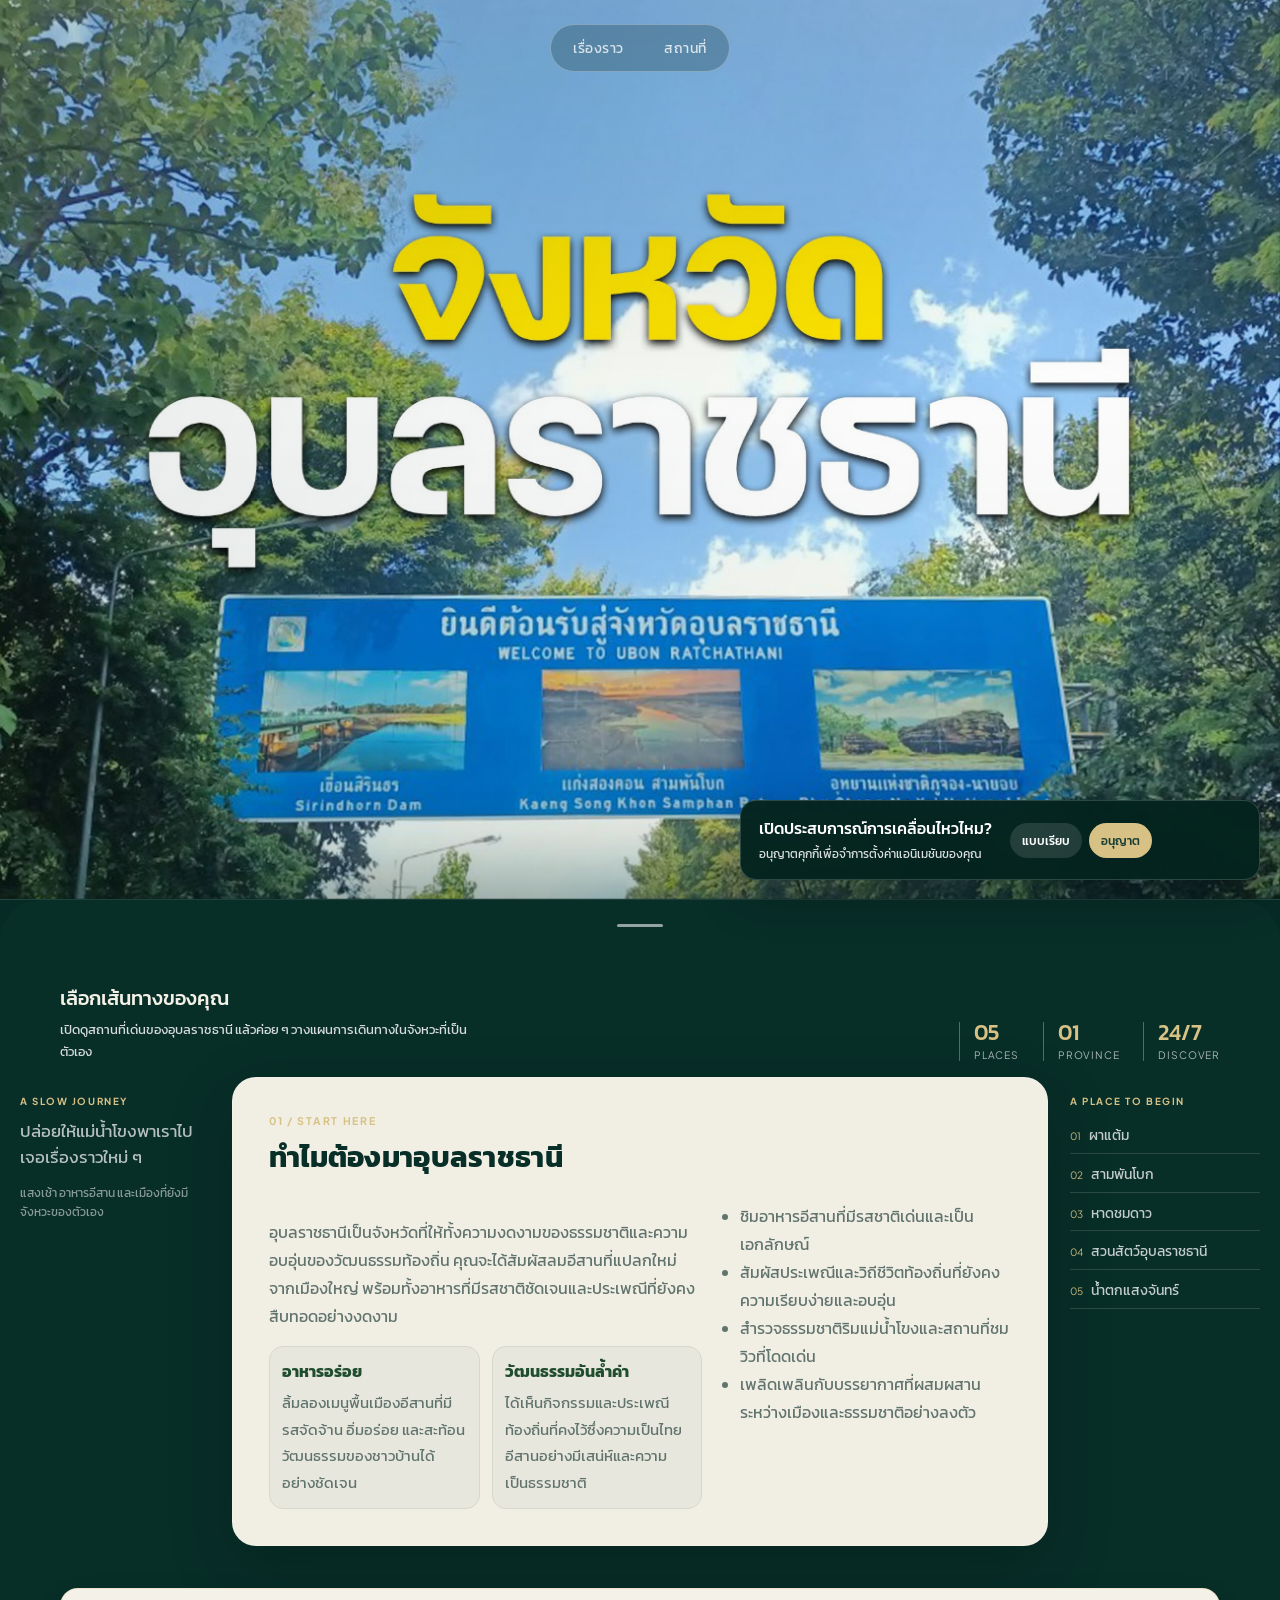
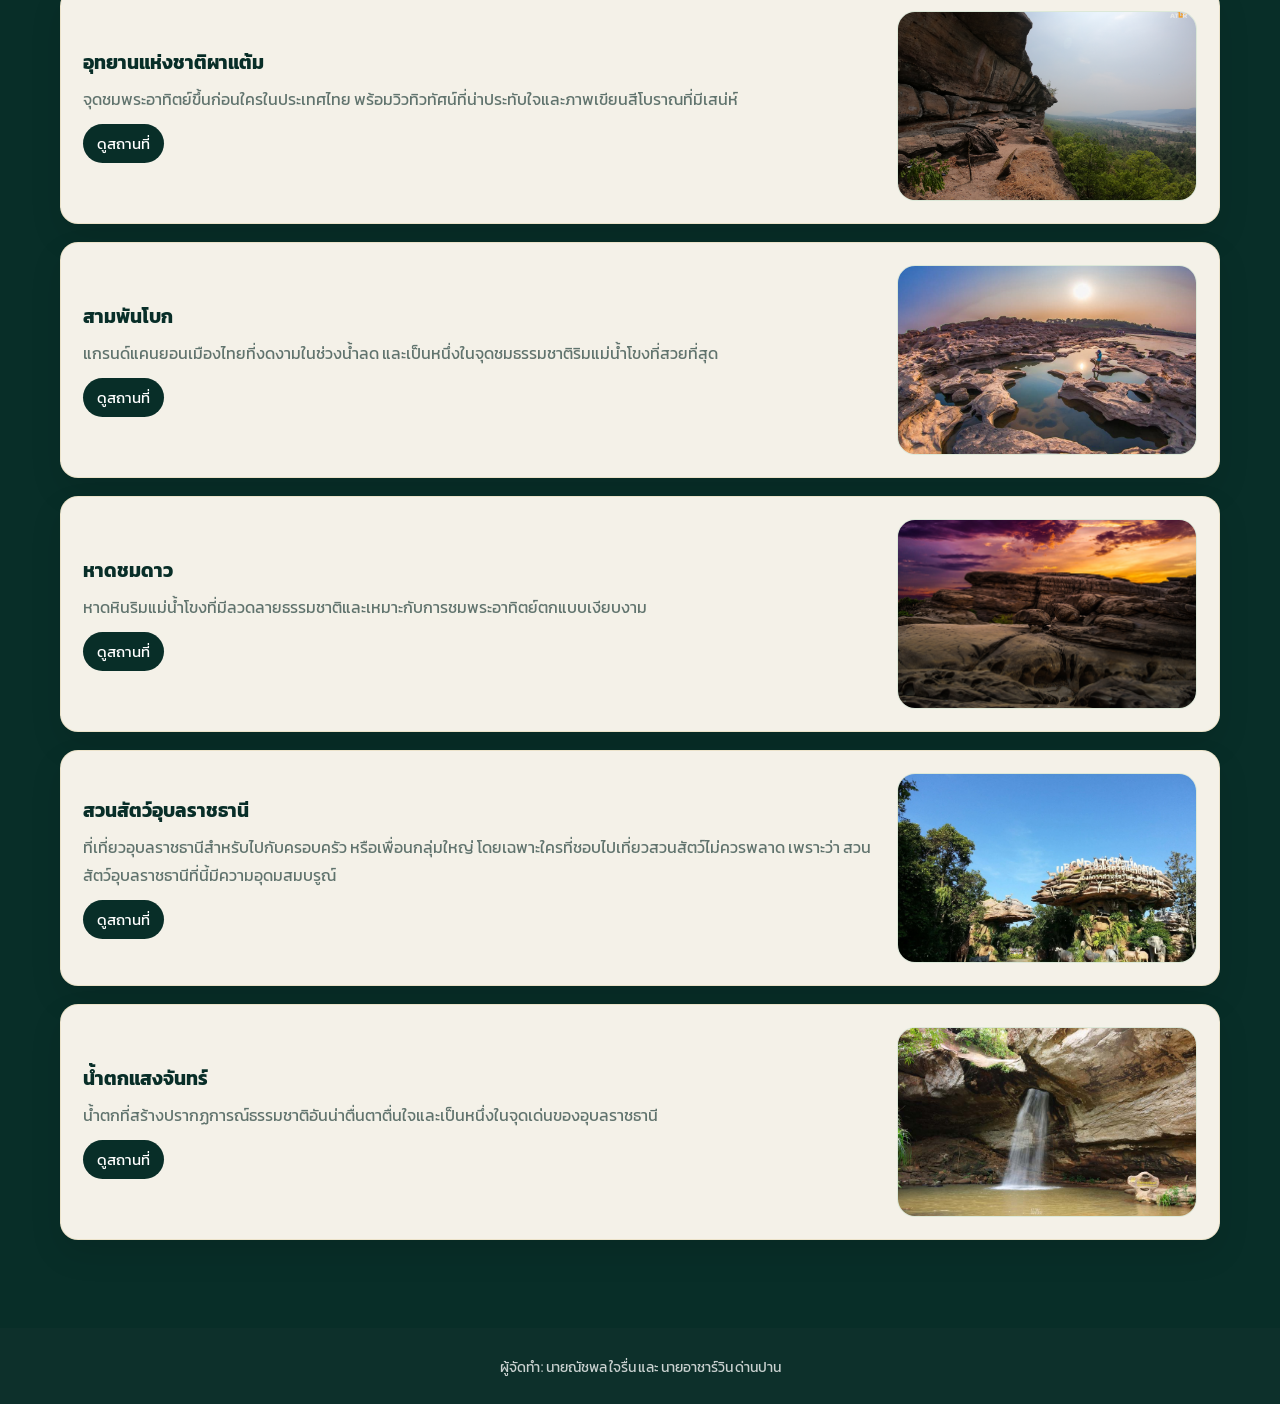
==== commit eb9d666c: "Add author footer to travel guide pages" ====
--- a/index.html
+++ b/index.html
@@ -323,6 +323,21 @@
 
       @media (prefers-reduced-motion: reduce) {
         .chip, .intro-card, .taste-item, .feature-card, .feature-media, .feature-media img, .btn { animation: none; transition: none; }
+      }
+
+      .site-footer {
+        position: relative;
+        z-index: 1;
+        padding: 26px 20px;
+        color: rgba(255, 255, 255, 0.78);
+        background: #0d302b;
+        text-align: center;
+        font-size: 0.9rem;
+      }
+
+      .site-footer p {
+        margin: 0;
+        line-height: 1.7;
       }
 
       :root {
@@ -922,6 +937,9 @@
       </section>
       </div>
     </main>
+    <footer class="site-footer">
+      <p>ผู้จัดทำ: นายณัชพล ใจรื่น และ นายอาชาร์วิน ด่านปาน</p>
+    </footer>
     <aside class="consent" id="motion-consent" aria-label="การตั้งค่าแอนิเมชัน">
       <p><strong>เปิดประสบการณ์การเคลื่อนไหวไหม?</strong>อนุญาตคุกกี้เพื่อจำการตั้งค่าแอนิเมชันของคุณ</p>
       <div class="consent-actions">
